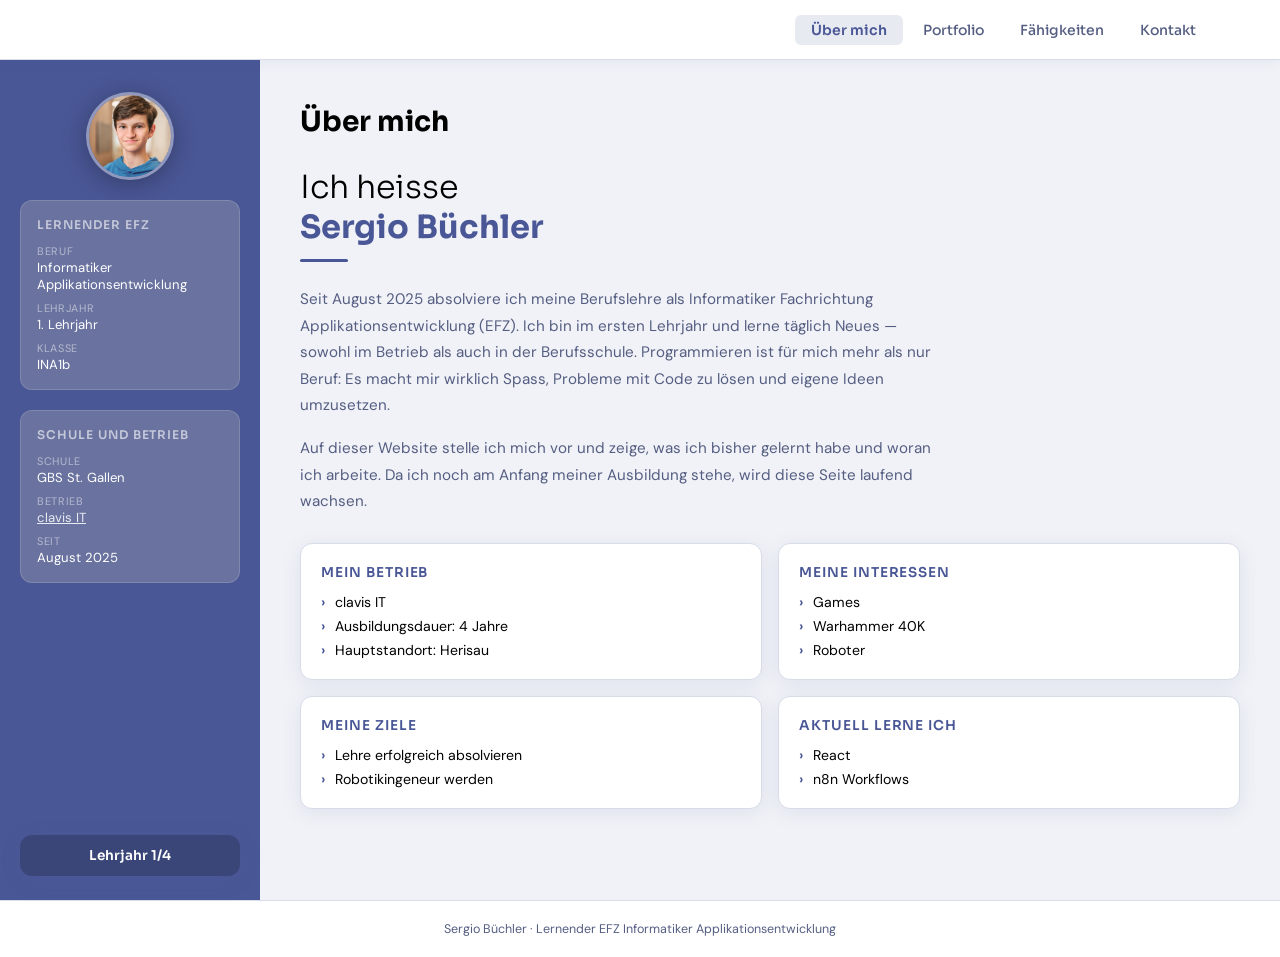
==== html/index.html @ b95ea7d3 "initial commit" ====
<!DOCTYPE html>
<html lang="de">
<head>
  <meta charset="UTF-8" />
  <meta name="viewport" content="width=device-width, initial-scale=1.0" />
  <title>Sergio Büchler – Über mich</title>
  <link rel="stylesheet" href="../css/style.css" />
  <link rel="preconnect" href="https://fonts.googleapis.com" />
  <link rel="preconnect" href="https://fonts.gstatic.com" crossorigin />
  <link href="https://fonts.googleapis.com/css2?family=Sora:wght@300;400;600;700&family=DM+Sans:wght@300;400;500&display=swap" rel="stylesheet" />
</head>
<body>

  <nav class="topnav">
    <div class="nav-inner">
      <ul class="nav-links">
        <li><a href="../html/index.html" class="nav-link active">Über mich</a></li>
        <li><a href="../html/portfolio.html" class="nav-link">Portfolio</a></li>
        <li><a href="../html/faehigkeiten.html" class="nav-link">Fähigkeiten</a></li>
        <li><a href="../html/kontakt.html" class="nav-link">Kontakt</a></li>
      </ul>
    </div>
  </nav>

  <div class="page-wrapper">
    <aside class="sidebar">
      <div class="avatar-ring">
        <div class="avatar">
          <img src="../img/sbu.png" alt="Avatar von Sergio Büchler" />
        </div>
      </div>
      <div class="sidebar-card">
        <h3 class="sidebar-title">Lernender EFZ</h3>
        <ul class="sidebar-meta">
          <li><span class="meta-label">Beruf</span><span>Informatiker Applikationsentwicklung</span></li>
          <li><span class="meta-label">Lehrjahr</span><span>1. Lehrjahr</span></li>
          <li><span class="meta-label">Klasse</span><span>INA1b</span></li>
        </ul>
      </div>
      <div class="sidebar-card">
        <h3 class="sidebar-title">Schule und Betrieb</h3>
        <ul class="sidebar-meta">
          <li><span class="meta-label">Schule</span><span>GBS St. Gallen</span></li>
          <li><span class="meta-label">Betrieb</span><a href="https://de.linkedin.com/posts/clavisit-ag_%F0%9D%9F%AE%F0%9D%9F%B1-%F0%9D%97%9D%F0%9D%97%AE%F0%9D%97%B5%F0%9D%97%BF%F0%9D%97%B2-%F0%9D%97%B0%F0%9D%97%B9%F0%9D%97%AE%F0%9D%98%83%F0%9D%97%B6%F0%9D%98%80-%F0%9D%97%9C%F0%9D%97%A7-%F0%9D%97%B2%F0%9D%97%B6%F0%9D%97%BB-activity-7358827494084349953-vi19" target="_blank" rel="noopener noreferrer">clavis IT</a></li>
          <li><span class="meta-label">Seit</span><span>August 2025</span></li>
        </ul>
      </div>
      <p class="sidebar-cta">Lehrjahr 1/4</p>
    </aside>

    <main class="main-content">
      <div class="section-header">
        <h2 class="section-title">Über mich</h2>
      </div>

      <div class="about-hero">
        <h1 class="about-name">Ich heisse<br/><strong>Sergio Büchler</strong></h1>
        <div class="about-divider"></div>
      </div>

      <p class="about-bio">
        Seit August 2025 absolviere ich meine Berufslehre als Informatiker Fachrichtung Applikationsentwicklung (EFZ). Ich bin im ersten Lehrjahr und lerne täglich Neues — sowohl im Betrieb als auch in der Berufsschule. Programmieren ist für mich mehr als nur Beruf: Es macht mir wirklich Spass, Probleme mit Code zu lösen und eigene Ideen umzusetzen.
      </p>
      <p class="about-bio">
        Auf dieser Website stelle ich mich vor und zeige, was ich bisher gelernt habe und woran ich arbeite. Da ich noch am Anfang meiner Ausbildung stehe, wird diese Seite laufend wachsen.
      </p>

      <div class="about-cards">
        <div class="about-card">
          <h4>Mein Betrieb</h4>
          <ul>
            <li>clavis IT</li>
            <li>Ausbildungsdauer: 4 Jahre</li>
            <li>Hauptstandort: Herisau</li>
          </ul>
        </div>
        <div class="about-card">
          <h4>Meine Interessen</h4>
          <ul>
            <li>Games</li>
            <li>Warhammer 40K</li>
            <li>Roboter</li>
          </ul>
        </div>
        <div class="about-card">
          <h4>Meine Ziele</h4>
          <ul>
            <li>Lehre erfolgreich absolvieren</li>
            <li>Robotikingeneur werden</li>
          </ul>
        </div>
        <div class="about-card">
          <h4>Aktuell lerne ich</h4>
          <ul>
            <li>React</li>
            <li>n8n Workflows</li>
          </ul>
        </div>
      </div>
    </main>
  </div>

  <footer class="footer">
    <p>Sergio Büchler · Lernender EFZ Informatiker Applikationsentwicklung</p>
  </footer>
</body>
</html>
---- css/style.css ----
:root {
  --primary:       #4A5796;
  --primary-light: #6A739F;
  --primary-dim:   #e8eaf2;
  --accent:        #3a4578;
  --dark:          #000000;
  --text:          #000000;
  --text-muted:    #555e82;
  --bg:            #f0f2f7;
  --sidebar-bg:    #4A5796;
  --card-bg:       #ffffff;
  --border:        #d8dce8;
  --radius-sm:     6px;
  --radius-md:     12px;
  --radius-lg:     18px;
  --shadow:        0 4px 20px rgba(74, 87, 150, 0.10);
  --shadow-lg:     0 8px 32px rgba(74, 87, 150, 0.18);
  --nav-h:         60px;
  --sidebar-w:     260px;
  --font-head:     'Sora', sans-serif;
  --font-body:     'DM Sans', sans-serif;
}

*, *::before, *::after { box-sizing: border-box; margin: 0; padding: 0; }

html { scroll-behavior: smooth; }

body {
  font-family: var(--font-body);
  background: var(--bg);
  color: var(--text);
  min-height: 100vh;
}

a   { color: var(--primary-dim); text-decoration: underline; font-size: 0.82rem; }
ul  { list-style: none; }
img { display: block; max-width: 100%; }

.topnav {
  position: fixed;
  inset: 0 0 auto 0;
  height: var(--nav-h);
  background: var(--card-bg);
  border-bottom: 1px solid var(--border);
  box-shadow: 0 2px 12px rgba(74, 87, 150, 0.07);
  z-index: 100;
}

.nav-inner {
  max-width: 1200px;
  margin: 0 auto;
  height: 100%;
  display: flex;
  align-items: center;
  justify-content: end;
  gap: 32px;
  padding: 0 28px;
}

.nav-links {
  display: flex;
  gap: 4px;
  align-items: center;
}

.nav-link {
  font-family: var(--font-head);
  font-size: 0.875rem;
  font-weight: 500;
  color: var(--text-muted);
  padding: 6px 16px;
  border-radius: var(--radius-sm);
  transition: color 0.2s, background 0.2s;
  text-decoration: none;
}

.nav-link:hover { color: var(--primary); background: var(--primary-dim); }

.nav-link.active {
  color: var(--primary);
  background: var(--primary-dim);
  font-weight: 600;
}

.page-wrapper {
  display: flex;
  min-height: calc(100vh - var(--nav-h));
  padding-top: var(--nav-h);
  max-width: 100%;
  margin: 0;
}

.sidebar {
  position: sticky;
  top: var(--nav-h);
  width: var(--sidebar-w);
  flex-shrink: 0;
  height: calc(100vh - var(--nav-h));
  overflow-y: auto;
  background: var(--sidebar-bg);
  padding: 32px 20px 24px;
  display: flex;
  flex-direction: column;
  gap: 20px;
  scrollbar-width: none;
}

.sidebar::-webkit-scrollbar { display: none; }

.avatar-ring { display: flex; justify-content: center; }

.avatar {
  width: 88px;
  height: 88px;
  border-radius: 50%;
  background: rgba(255,255,255,0.12);
  border: 3px solid rgba(255,255,255,0.3);
  display: flex;
  align-items: flex-end;
  overflow: hidden;
  box-shadow: 0 4px 24px rgba(0,0,0,0.3);
}

.avatar svg { width: 100%; height: auto; }

.sidebar-card {
  background: #6A739F;
  border: 1px solid rgba(255,255,255,0.15);
  border-radius: var(--radius-md);
  padding: 16px;
}

.sidebar-title {
  font-family: var(--font-head);
  font-size: 0.75rem;
  font-weight: 600;
  text-transform: uppercase;
  letter-spacing: 0.08em;
  color: rgba(255,255,255,0.6);
  margin-bottom: 12px;
}

.sidebar-meta {
  display: flex;
  flex-direction: column;
  gap: 8px;
}

.sidebar-meta li {
  display: flex;
  flex-direction: column;
  gap: 1px;
}

.meta-label {
  font-size: 0.68rem;
  color: rgba(255,255,255,0.5);
  text-transform: uppercase;
  letter-spacing: 0.06em;
}

.sidebar-meta li span:last-child {
  font-size: 0.82rem;
  color: #ffffff;
}

.sidebar-cta {
  display: block;
  text-align: center;
  background: var(--accent);
  color: #ffffff;
  font-family: var(--font-head);
  font-size: 0.85rem;
  font-weight: 600;
  padding: 12px;
  border-radius: var(--radius-md);
  margin-top: auto;
  transition: background 0.2s, transform 0.15s;
  box-shadow: 0 4px 16px rgba(74,87,150,0.4);
}

.sidebar-cta:hover { background: var(--primary-light); transform: translateY(-1px); }

.main-content {
  flex: 1;
  padding: 44px 40px 60px;
  overflow: hidden;
  margin: 0 auto;
}

.section-header {
  display: flex;
  align-items: baseline;
  gap: 12px;
  margin-bottom: 28px;
}

.section-tag {
  font-family: var(--font-head);
  font-size: 0.75rem;
  font-weight: 700;
  color: var(--primary);
  background: var(--primary-dim);
  padding: 3px 9px;
  border-radius: 4px;
  letter-spacing: 0.05em;
}

.section-title {
  font-family: var(--font-head);
  font-size: 1.75rem;
  font-weight: 700;
  color: var(--dark);
}

.section-subtitle {
  font-size: 1rem;
  color: var(--text-muted);
  margin-top: -16px;
  margin-bottom: 28px;
}

.about-hero { margin-bottom: 24px; }

.about-name {
  font-family: var(--font-head);
  font-size: 2rem;
  font-weight: 300;
  line-height: 1.25;
  color: var(--text);
}

.about-name strong { font-weight: 700; color: var(--primary); }

.about-divider {
  width: 48px;
  height: 3px;
  background: var(--primary);
  border-radius: 2px;
  margin-top: 12px;
}

.about-bio {
  font-size: 0.95rem;
  line-height: 1.75;
  color: var(--text-muted);
  margin-bottom: 16px;
  max-width: 640px;
}

.about-cards {
  display: grid;
  grid-template-columns: 1fr 1fr;
  gap: 16px;
  margin-top: 28px;
}

.about-card {
  background: var(--card-bg);
  border: 1px solid var(--border);
  border-radius: var(--radius-md);
  padding: 20px;
  box-shadow: var(--shadow);
}

.about-card h4 {
  font-family: var(--font-head);
  font-size: 0.85rem;
  font-weight: 600;
  text-transform: uppercase;
  letter-spacing: 0.07em;
  color: var(--primary);
  margin-bottom: 12px;
}

.about-card ul { display: flex; flex-direction: column; gap: 6px; }

.about-card li {
  font-size: 0.88rem;
  color: var(--text);
  padding-left: 14px;
  position: relative;
}

.about-card li::before {
  content: '›';
  position: absolute;
  left: 0;
  color: var(--primary);
  font-weight: 700;
}

.projects-grid {
  display: grid;
  grid-template-columns: repeat(auto-fill, minmax(240px, 1fr));
  gap: 20px;
}

.project-card {
  background: var(--card-bg);
  border: 1px solid var(--border);
  border-radius: var(--radius-lg);
  overflow: hidden;
  box-shadow: var(--shadow);
  transition: transform 0.2s, box-shadow 0.2s;
}

.project-card:hover { transform: translateY(-4px); box-shadow: var(--shadow-lg); }

.project-thumb {
  height: 130px;
  display: flex;
  align-items: center;
  justify-content: center;
}

.project-thumb--blue { background: linear-gradient(135deg, #4A5796 0%, #6A739F 100%); }
.project-thumb--dark { background: linear-gradient(135deg, #1a2a50 0%, #2d3f6e 100%); }
.project-thumb--teal { background: linear-gradient(135deg, #0d6e6e 0%, #0ea5a5 100%); }

.thumb-icon { font-size: 2.5rem; }

.project-info { padding: 16px 18px 18px; }

.project-info h3 {
  font-family: var(--font-head);
  font-size: 0.95rem;
  font-weight: 600;
  color: var(--dark);
  margin-bottom: 6px;
}

.project-info p {
  font-size: 0.82rem;
  color: var(--text-muted);
  line-height: 1.55;
  margin-bottom: 12px;
}

.project-tag {
  font-family: var(--font-head);
  font-size: 0.72rem;
  font-weight: 600;
  color: var(--primary);
  background: var(--primary-dim);
  padding: 3px 10px;
  border-radius: 20px;
}

.skills-grid {
  display: grid;
  grid-template-columns: 1fr 1fr;
  gap: 32px;
  margin-bottom: 32px;
}

.skills-group-title {
  font-family: var(--font-head);
  font-size: 0.8rem;
  font-weight: 600;
  text-transform: uppercase;
  letter-spacing: 0.08em;
  color: var(--primary);
  margin-bottom: 18px;
}

.skill-item { margin-bottom: 14px; }

.skill-label {
  display: flex;
  justify-content: space-between;
  font-size: 0.85rem;
  color: var(--text);
  margin-bottom: 6px;
  font-weight: 500;
}

.skill-label span:last-child { color: var(--text-muted); font-weight: 400; }

.skill-bar {
  height: 7px;
  background: var(--border);
  border-radius: 10px;
  overflow: hidden;
}

.skill-fill {
  height: 100%;
  width: var(--w);
  background: linear-gradient(90deg, #4A5796 0%, #6A739F 100%);
  border-radius: 10px;
}

.soft-skills {
  background: var(--card-bg);
  border: 1px solid var(--border);
  border-radius: var(--radius-md);
  padding: 20px 24px;
  box-shadow: var(--shadow);
}

.soft-tags {
  display: flex;
  flex-wrap: wrap;
  gap: 10px;
  margin-top: 12px;
}

.soft-tags span {
  background: var(--primary-dim);
  color: var(--primary);
  font-family: var(--font-head);
  font-size: 0.82rem;
  font-weight: 500;
  padding: 6px 14px;
  border-radius: 20px;
  border: 1px solid rgba(74,87,150,0.2);
}

.contact-layout {
  display: grid;
  grid-template-columns: 1fr 1.4fr;
  gap: 36px;
}

.contact-info {
  display: flex;
  flex-direction: column;
  gap: 16px;
}

.contact-row {
  display: flex;
  flex-direction: column;
  gap: 2px;
  padding-bottom: 14px;
  border-bottom: 1px solid var(--border);
}

.contact-row:last-child { border-bottom: none; }

.contact-label {
  font-size: 0.7rem;
  text-transform: uppercase;
  letter-spacing: 0.08em;
  color: var(--text-muted);
  font-weight: 600;
}

.contact-row span,
.contact-row a { font-size: 0.9rem; color: var(--text); }

.contact-row a { color: var(--primary); }

.contact-form {
  background: var(--card-bg);
  border: 1px solid var(--border);
  border-radius: var(--radius-lg);
  padding: 28px;
  box-shadow: var(--shadow);
  display: flex;
  flex-direction: column;
  gap: 16px;
}

.form-row {
  display: grid;
  grid-template-columns: 1fr 1fr;
  gap: 14px;
}

.form-group {
  display: flex;
  flex-direction: column;
  gap: 6px;
}

.form-group label {
  font-size: 0.78rem;
  font-weight: 600;
  color: var(--text-muted);
  text-transform: uppercase;
  letter-spacing: 0.05em;
}

.form-group input,
.form-group textarea {
  font-family: var(--font-body);
  font-size: 0.9rem;
  color: var(--text);
  background: var(--bg);
  border: 1px solid var(--border);
  border-radius: var(--radius-sm);
  padding: 10px 14px;
  outline: none;
  transition: border-color 0.2s, box-shadow 0.2s;
  resize: vertical;
}

.form-group input:focus,
.form-group textarea:focus {
  border-color: var(--primary);
  box-shadow: 0 0 0 3px rgba(74,87,150,0.15);
}

.submit-btn {
  font-family: var(--font-head);
  font-size: 0.9rem;
  font-weight: 600;
  color: #ffffff;
  background: var(--primary);
  border: none;
  border-radius: var(--radius-md);
  padding: 13px;
  cursor: pointer;
  transition: background 0.2s, transform 0.15s;
  box-shadow: 0 4px 16px rgba(74,87,150,0.35);
}

.submit-btn:hover  { background: var(--primary-light); transform: translateY(-1px); }
.submit-btn:active { transform: translateY(0); }

.footer {
  text-align: center;
  padding: 20px;
  font-size: 0.78rem;
  color: var(--text-muted);
  border-top: 1px solid var(--border);
  background: var(--card-bg);
}

@media (max-width: 900px) {
  :root { --sidebar-w: 210px; }
  .main-content   { padding: 28px 24px 48px; }
  .skills-grid    { grid-template-columns: 1fr; gap: 20px; }
  .contact-layout { grid-template-columns: 1fr; }
  .about-cards    { grid-template-columns: 1fr; }
}

@media (max-width: 680px) {
  .sidebar        { display: none; }
  .nav-link       { padding: 6px 10px; font-size: 0.8rem; }
  .form-row       { grid-template-columns: 1fr; }
  .projects-grid  { grid-template-columns: 1fr; }
  .section-title  { font-size: 1.4rem; }
  .about-name     { font-size: 1.5rem; }
}
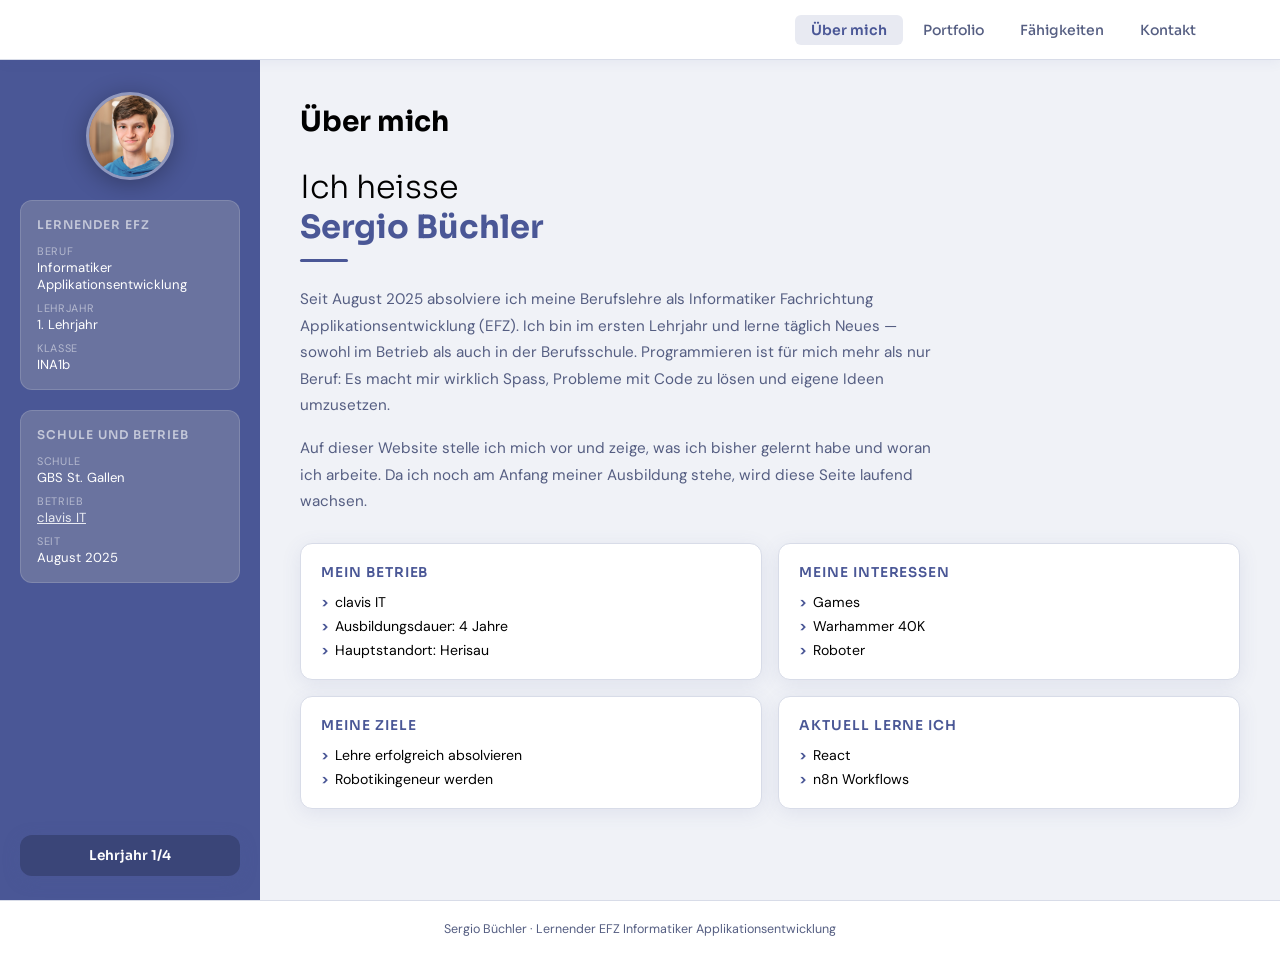
==== commit 7f02c05f: "commit" ====
--- a/html/index.html
+++ b/html/index.html
@@ -3,8 +3,8 @@
 <head>
   <meta charset="UTF-8" />
   <meta name="viewport" content="width=device-width, initial-scale=1.0" />
-  <title>Sergio Büchler – Über mich</title>
-  <link rel="stylesheet" href="../css/style.css" />
+  <title>Sergio Büchler - Über mich</title>
+  <link rel="stylesheet" href="../css/main.css" />
   <link rel="preconnect" href="https://fonts.googleapis.com" />
   <link rel="preconnect" href="https://fonts.gstatic.com" crossorigin />
   <link href="https://fonts.googleapis.com/css2?family=Sora:wght@300;400;600;700&family=DM+Sans:wght@300;400;500&display=swap" rel="stylesheet" />
--- a/css/main.css
+++ b/css/main.css
@@ -0,0 +1,10 @@
+@import './variables.css';
+@import './default-style.css';
+@import './nav.css';
+@import './side-bar.css';
+@import './responsive.css';
+@import './footer.css';
+@import './contact.css';
+@import './skills.css';
+@import './project.css';
+@import './about-me.css';
